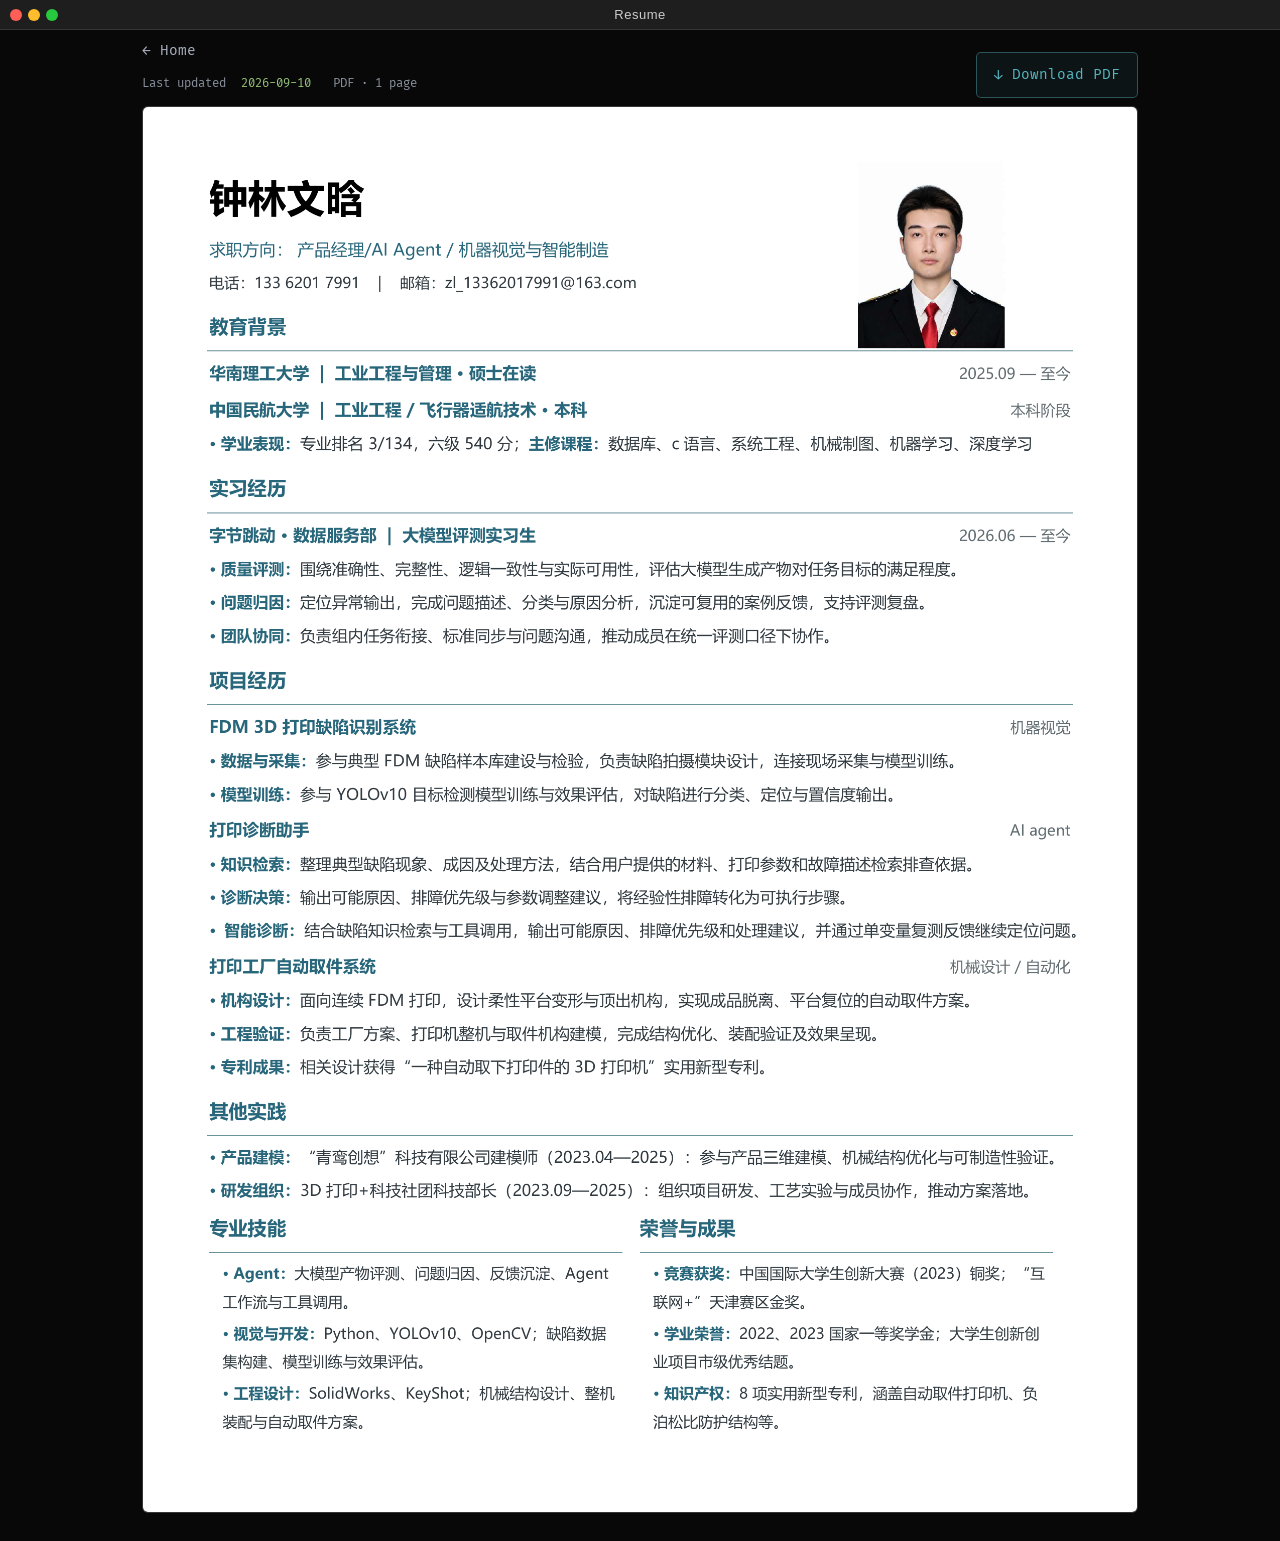
==== resume/index.html @ 6785057d "Publish homepage" ====
<!doctype html>
<html lang="en">
<head>
  <meta charset="utf-8">
  <meta name="viewport" content="width=device-width, initial-scale=1">
  <title>ZLWH / Resume</title>
  <link rel="stylesheet" href="resume.css">
</head>
<body>
  <header class="titlebar">
    <a class="window-controls" href="../index.html#about-return" aria-label="Return home" title="Return home"><span class="red"></span><span class="yellow"></span><span class="green"></span></a>
    <span>Resume</span>
  </header>
  <main>
    <nav><a class="back" href="../index.html#about-return">← Home</a></nav>
    <section class="heading" aria-label="Resume download">
      <p class="updated">Last updated <time datetime="2026-09-10">2026-09-10</time><span class="format">PDF · 1 page</span></p>
      <a class="download" href="../assets/resume.pdf" download="钟林文晗_简历.pdf">↓ Download PDF</a>
    </section>
    <figure class="document"><img src="page-1.png" alt="钟林文晗的简历，第 1 页；完整内容可通过上方 Download PDF 按钮下载阅读。" width="1273" height="1800"></figure>
  </main>
</body>
</html>
---- resume/resume.css ----
@font-face{font-family:'Fira Code';src:url('../assets/FiraCode-Regular.woff2') format('woff2');font-display:swap}
*{box-sizing:border-box}
body{margin:0;background:#080808;color:#abb2bf;font:14px/1.6 'Fira Code','Microsoft YaHei',monospace;-webkit-font-smoothing:antialiased}
a{color:inherit;text-decoration:none}a:focus-visible{outline:2px solid #56b6c2;outline-offset:5px}
.titlebar{position:sticky;top:0;height:30px;background:#1e1e1e;border-bottom:1px solid #ffffff1a;display:flex;justify-content:center;align-items:center;z-index:2;font:13px 'Segoe UI',sans-serif;color:#ccc;letter-spacing:.5px}
.window-controls{position:absolute;left:10px;display:flex;gap:6px;padding:4px 0}.window-controls span{width:12px;height:12px;border-radius:50%}.red{background:#ff5f56}.yellow{background:#ffbd2e}.green{background:#27c93f}
main{position:relative;max-width:1060px;margin:auto;padding:10px 32px 28px}nav{display:flex;margin-bottom:12px}.back:hover{color:#fff}
.heading{display:flex;align-items:flex-end;gap:24px;margin-bottom:12px}.updated{font-size:12px;margin:0;color:#8a929f}.updated time{color:#98c379;margin-left:8px}.format{margin-left:22px}
.download{position:absolute;top:22px;right:32px;display:inline-block;white-space:nowrap;border:1px solid #56b6c266;border-radius:5px;background:#56b6c212;color:#56b6c2;padding:11px 17px}.download:hover{background:#56b6c22b;border-color:#56b6c2}
.document{margin:0;border:1px solid #ffffff24;border-radius:6px;overflow:hidden;background:#161616}.document img{display:block;width:100%;height:auto;background:#fff}
@media(max-width:600px){main{padding:16px 16px 24px}nav{margin-bottom:14px}.heading{align-items:flex-start;flex-direction:column;gap:16px}.format{display:block;margin:5px 0 0}.download{position:static;width:100%;height:auto;justify-content:center;text-align:center}}
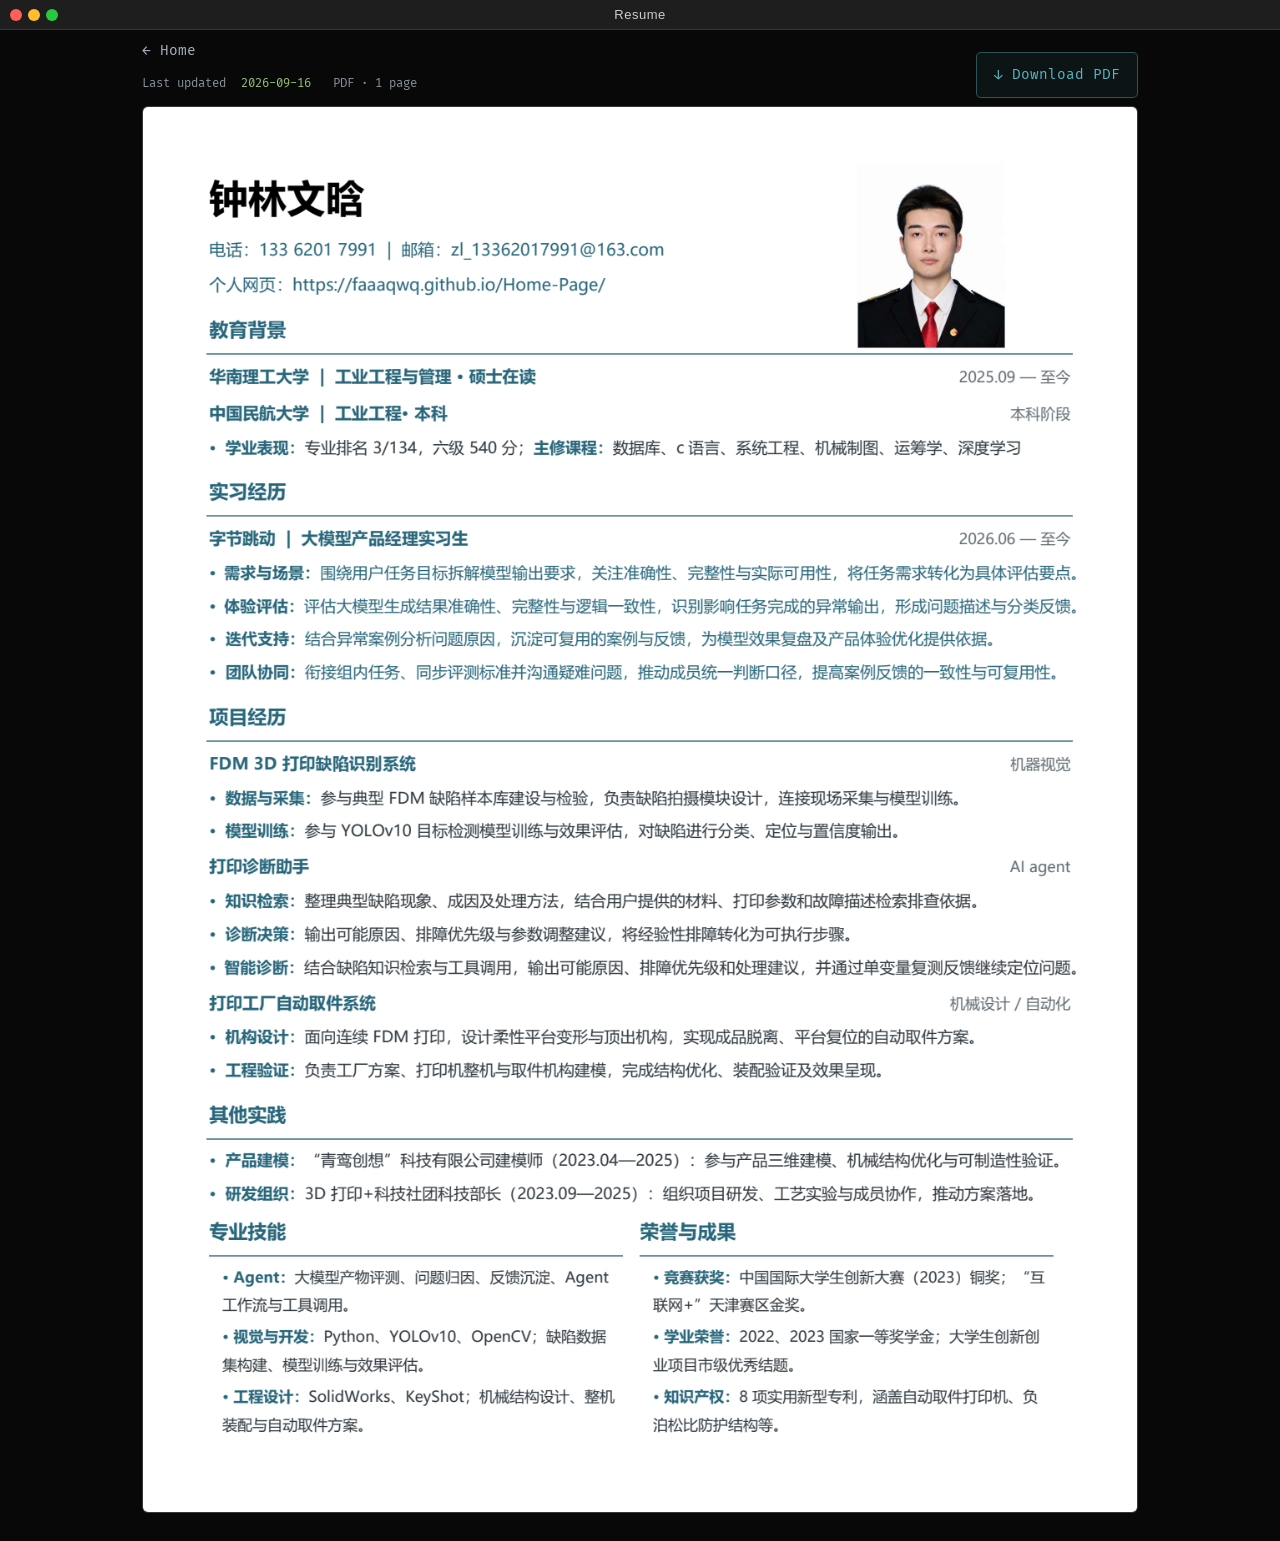
==== commit d139f41f: "update github corner visits and resume" ====
--- a/resume/index.html
+++ b/resume/index.html
@@ -14,10 +14,10 @@
   <main>
     <nav><a class="back" href="../index.html#about-return">← Home</a></nav>
     <section class="heading" aria-label="Resume download">
-      <p class="updated">Last updated <time datetime="2026-09-10">2026-09-10</time><span class="format">PDF · 1 page</span></p>
-      <a class="download" href="../assets/resume.pdf" download="钟林文晗_简历.pdf">↓ Download PDF</a>
+      <p class="updated">Last updated <time datetime="2026-09-16">2026-09-16</time><span class="format">PDF · 1 page</span></p>
+      <a class="download" href="../assets/resume.pdf" download="resume.pdf">↓ Download PDF</a>
     </section>
-    <figure class="document"><img src="page-1.png" alt="钟林文晗的简历，第 1 页；完整内容可通过上方 Download PDF 按钮下载阅读。" width="1273" height="1800"></figure>
+    <figure class="document"><a href="../assets/resume.pdf" target="_blank" rel="noopener noreferrer" aria-label="打开 resume.pdf"><img src="page-1.png" alt="钟林文晗的简历，第 1 页；完整内容可通过上方 Download PDF 按钮下载阅读。" width="1191" height="1684"></a></figure>
   </main>
 </body>
 </html>
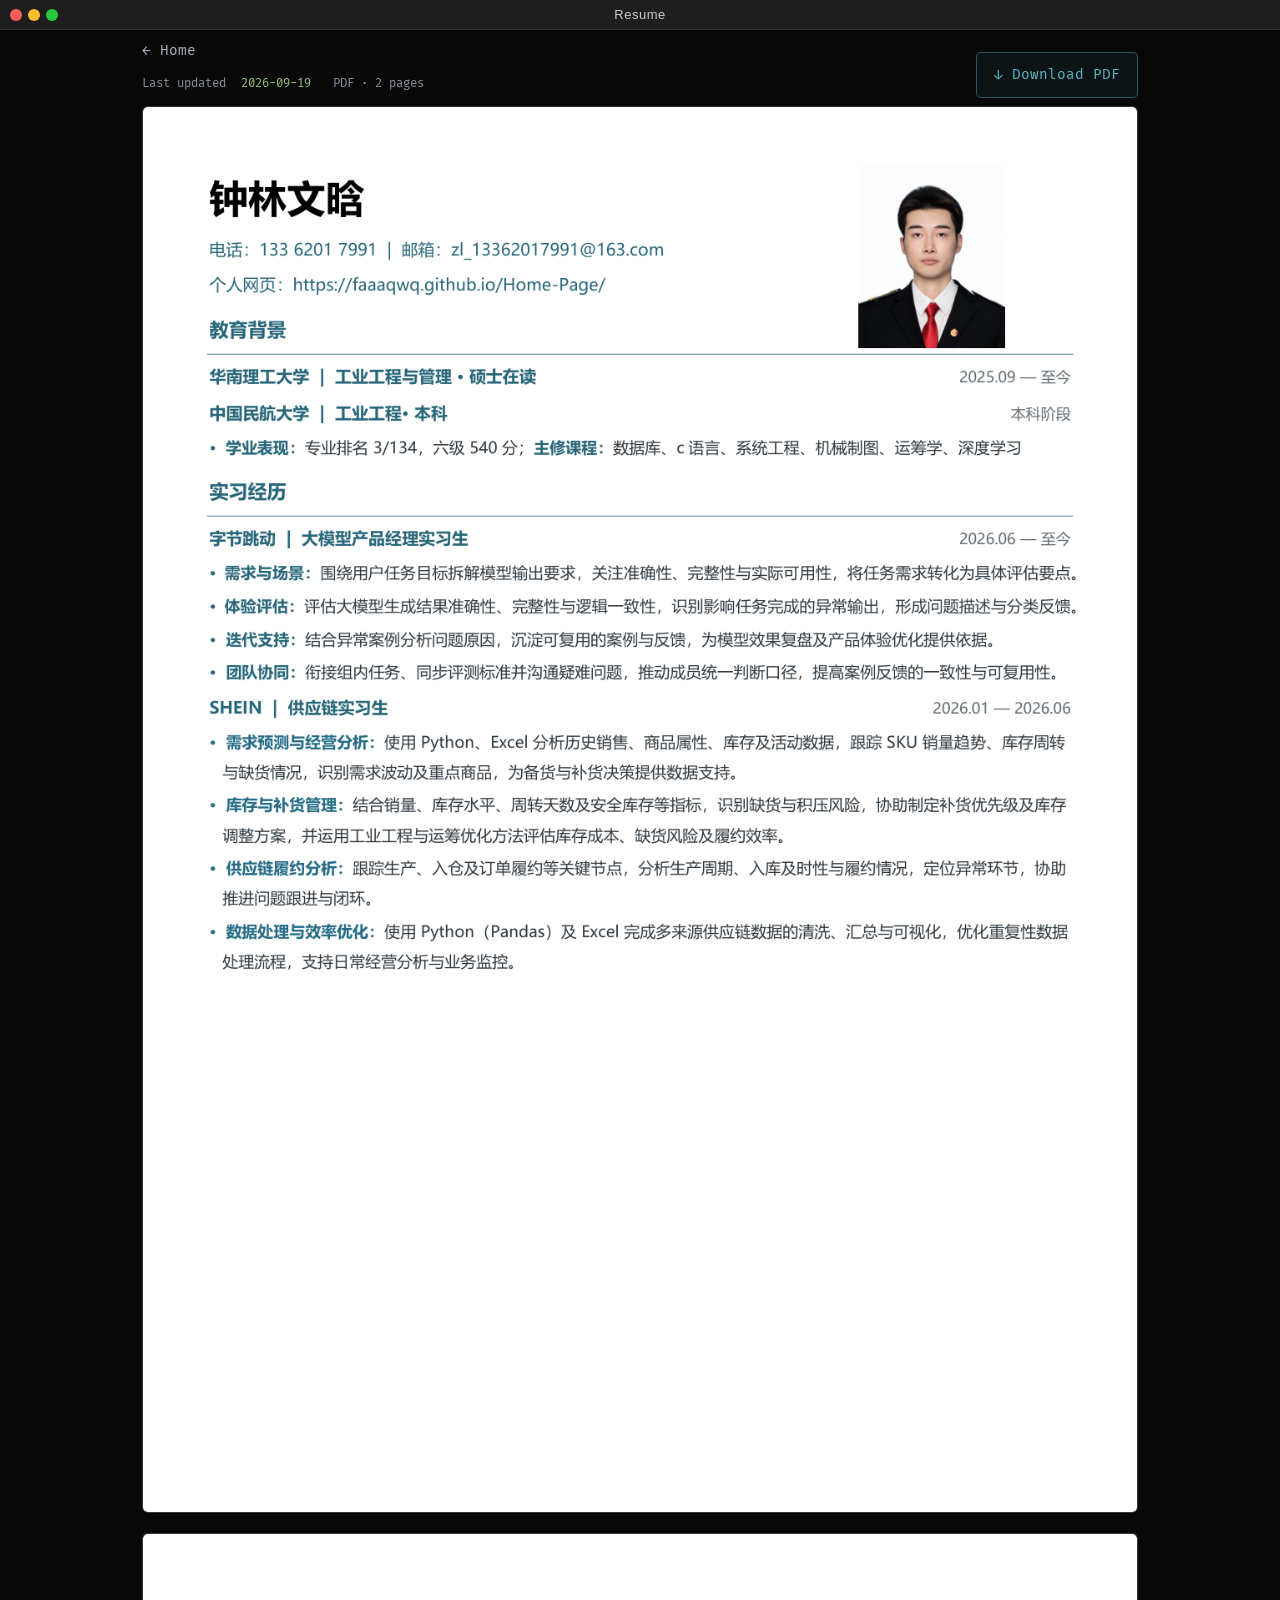
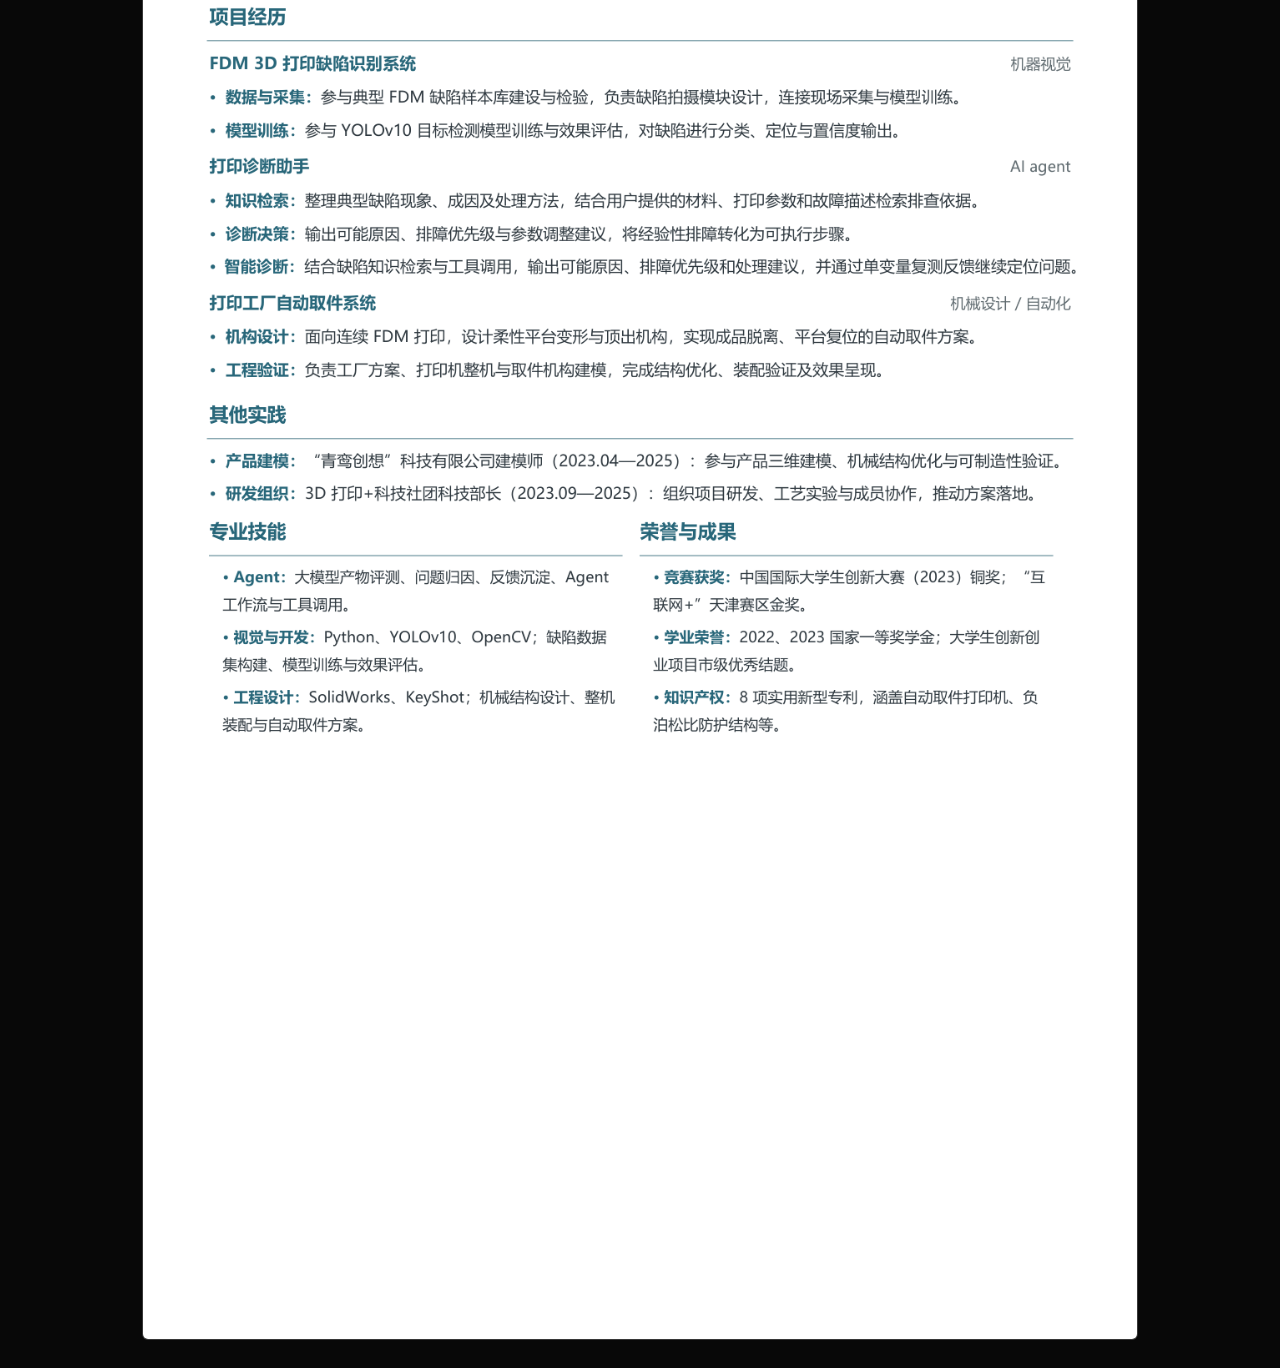
==== commit a2e48ad9: "Add files via upload" ====
--- a/resume/index.html
+++ b/resume/index.html
@@ -1,23 +1,24 @@
-<!doctype html>
-<html lang="en">
-<head>
-  <meta charset="utf-8">
-  <meta name="viewport" content="width=device-width, initial-scale=1">
-  <title>ZLWH / Resume</title>
-  <link rel="stylesheet" href="resume.css">
-</head>
-<body>
-  <header class="titlebar">
-    <a class="window-controls" href="../index.html#about-return" aria-label="Return home" title="Return home"><span class="red"></span><span class="yellow"></span><span class="green"></span></a>
-    <span>Resume</span>
-  </header>
-  <main>
-    <nav><a class="back" href="../index.html#about-return">← Home</a></nav>
-    <section class="heading" aria-label="Resume download">
-      <p class="updated">Last updated <time datetime="2026-09-16">2026-09-16</time><span class="format">PDF · 1 page</span></p>
-      <a class="download" href="../assets/resume.pdf" download="resume.pdf">↓ Download PDF</a>
-    </section>
-    <figure class="document"><a href="../assets/resume.pdf" target="_blank" rel="noopener noreferrer" aria-label="打开 resume.pdf"><img src="page-1.png" alt="钟林文晗的简历，第 1 页；完整内容可通过上方 Download PDF 按钮下载阅读。" width="1191" height="1684"></a></figure>
-  </main>
-</body>
-</html>
+<!doctype html>
+<html lang="en">
+<head>
+  <meta charset="utf-8">
+  <meta name="viewport" content="width=device-width, initial-scale=1">
+  <title>ZLWH / Resume</title>
+  <link rel="stylesheet" href="resume.css">
+</head>
+<body>
+  <header class="titlebar">
+    <a class="window-controls" href="../index.html#about-return" aria-label="Return home" title="Return home"><span class="red"></span><span class="yellow"></span><span class="green"></span></a>
+    <span>Resume</span>
+  </header>
+  <main>
+    <nav><a class="back" href="../index.html#about-return">← Home</a></nav>
+    <section class="heading" aria-label="Resume download">
+      <p class="updated">Last updated <time datetime="2026-09-19">2026-09-19</time><span class="format">PDF · 2 pages</span></p>
+      <a class="download" href="../assets/resume.pdf" download="resume.pdf">↓ Download PDF</a>
+    </section>
+    <figure class="document"><a href="../assets/resume.pdf" target="_blank" rel="noopener noreferrer" aria-label="打开 resume.pdf"><img src="page-1.png" alt="钟林文晗的简历，第 1 页；完整内容可通过上方 Download PDF 按钮下载阅读。" width="1191" height="1684"></a></figure>
+    <figure class="document"><a href="../assets/resume.pdf" target="_blank" rel="noopener noreferrer" aria-label="打开 resume.pdf"><img src="page-2.png" alt="钟林文晗的简历，第 2 页；完整内容可通过上方 Download PDF 按钮下载阅读。" width="1191" height="1684"></a></figure>
+  </main>
+</body>
+</html>
--- a/resume/resume.css
+++ b/resume/resume.css
@@ -1,11 +1,13 @@
-@font-face{font-family:'Fira Code';src:url('../assets/FiraCode-Regular.woff2') format('woff2');font-display:swap}
-*{box-sizing:border-box}
-body{margin:0;background:#080808;color:#abb2bf;font:14px/1.6 'Fira Code','Microsoft YaHei',monospace;-webkit-font-smoothing:antialiased}
-a{color:inherit;text-decoration:none}a:focus-visible{outline:2px solid #56b6c2;outline-offset:5px}
-.titlebar{position:sticky;top:0;height:30px;background:#1e1e1e;border-bottom:1px solid #ffffff1a;display:flex;justify-content:center;align-items:center;z-index:2;font:13px 'Segoe UI',sans-serif;color:#ccc;letter-spacing:.5px}
-.window-controls{position:absolute;left:10px;display:flex;gap:6px;padding:4px 0}.window-controls span{width:12px;height:12px;border-radius:50%}.red{background:#ff5f56}.yellow{background:#ffbd2e}.green{background:#27c93f}
-main{position:relative;max-width:1060px;margin:auto;padding:10px 32px 28px}nav{display:flex;margin-bottom:12px}.back:hover{color:#fff}
-.heading{display:flex;align-items:flex-end;gap:24px;margin-bottom:12px}.updated{font-size:12px;margin:0;color:#8a929f}.updated time{color:#98c379;margin-left:8px}.format{margin-left:22px}
-.download{position:absolute;top:22px;right:32px;display:inline-block;white-space:nowrap;border:1px solid #56b6c266;border-radius:5px;background:#56b6c212;color:#56b6c2;padding:11px 17px}.download:hover{background:#56b6c22b;border-color:#56b6c2}
-.document{margin:0;border:1px solid #ffffff24;border-radius:6px;overflow:hidden;background:#161616}.document img{display:block;width:100%;height:auto;background:#fff}
-@media(max-width:600px){main{padding:16px 16px 24px}nav{margin-bottom:14px}.heading{align-items:flex-start;flex-direction:column;gap:16px}.format{display:block;margin:5px 0 0}.download{position:static;width:100%;height:auto;justify-content:center;text-align:center}}
+@font-face{font-family:'Fira Code';src:url('../assets/FiraCode-Regular.woff2') format('woff2');font-display:swap}
+*{box-sizing:border-box}
+body{margin:0;background:#080808;color:#abb2bf;font:14px/1.6 'Fira Code','Microsoft YaHei',monospace;-webkit-font-smoothing:antialiased}
+a{color:inherit;text-decoration:none}a:focus-visible{outline:2px solid #56b6c2;outline-offset:5px}
+.titlebar{position:sticky;top:0;height:30px;background:#1e1e1e;border-bottom:1px solid #ffffff1a;display:flex;justify-content:center;align-items:center;z-index:2;font:13px 'Segoe UI',sans-serif;color:#ccc;letter-spacing:.5px}
+.window-controls{position:absolute;left:10px;display:flex;gap:6px;padding:4px 0}.window-controls span{width:12px;height:12px;border-radius:50%}.red{background:#ff5f56}.yellow{background:#ffbd2e}.green{background:#27c93f}
+main{position:relative;max-width:1060px;margin:auto;padding:10px 32px 28px}nav{display:flex;margin-bottom:12px}.back:hover{color:#fff}
+.heading{display:flex;align-items:flex-end;gap:24px;margin-bottom:12px}.updated{font-size:12px;margin:0;color:#8a929f}.updated time{color:#98c379;margin-left:8px}.format{margin-left:22px}
+.download{position:absolute;top:22px;right:32px;display:inline-block;white-space:nowrap;border:1px solid #56b6c266;border-radius:5px;background:#56b6c212;color:#56b6c2;padding:11px 17px}.download:hover{background:#56b6c22b;border-color:#56b6c2}
+.document{margin:0;border:1px solid #ffffff24;border-radius:6px;overflow:hidden;background:#161616}.document img{display:block;width:100%;height:auto;background:#fff}
+@media(max-width:600px){main{padding:16px 16px 24px}nav{margin-bottom:14px}.heading{align-items:flex-start;flex-direction:column;gap:16px}.format{display:block;margin:5px 0 0}.download{position:static;width:100%;height:auto;justify-content:center;text-align:center}}
+
+.document + .document{margin-top:20px}
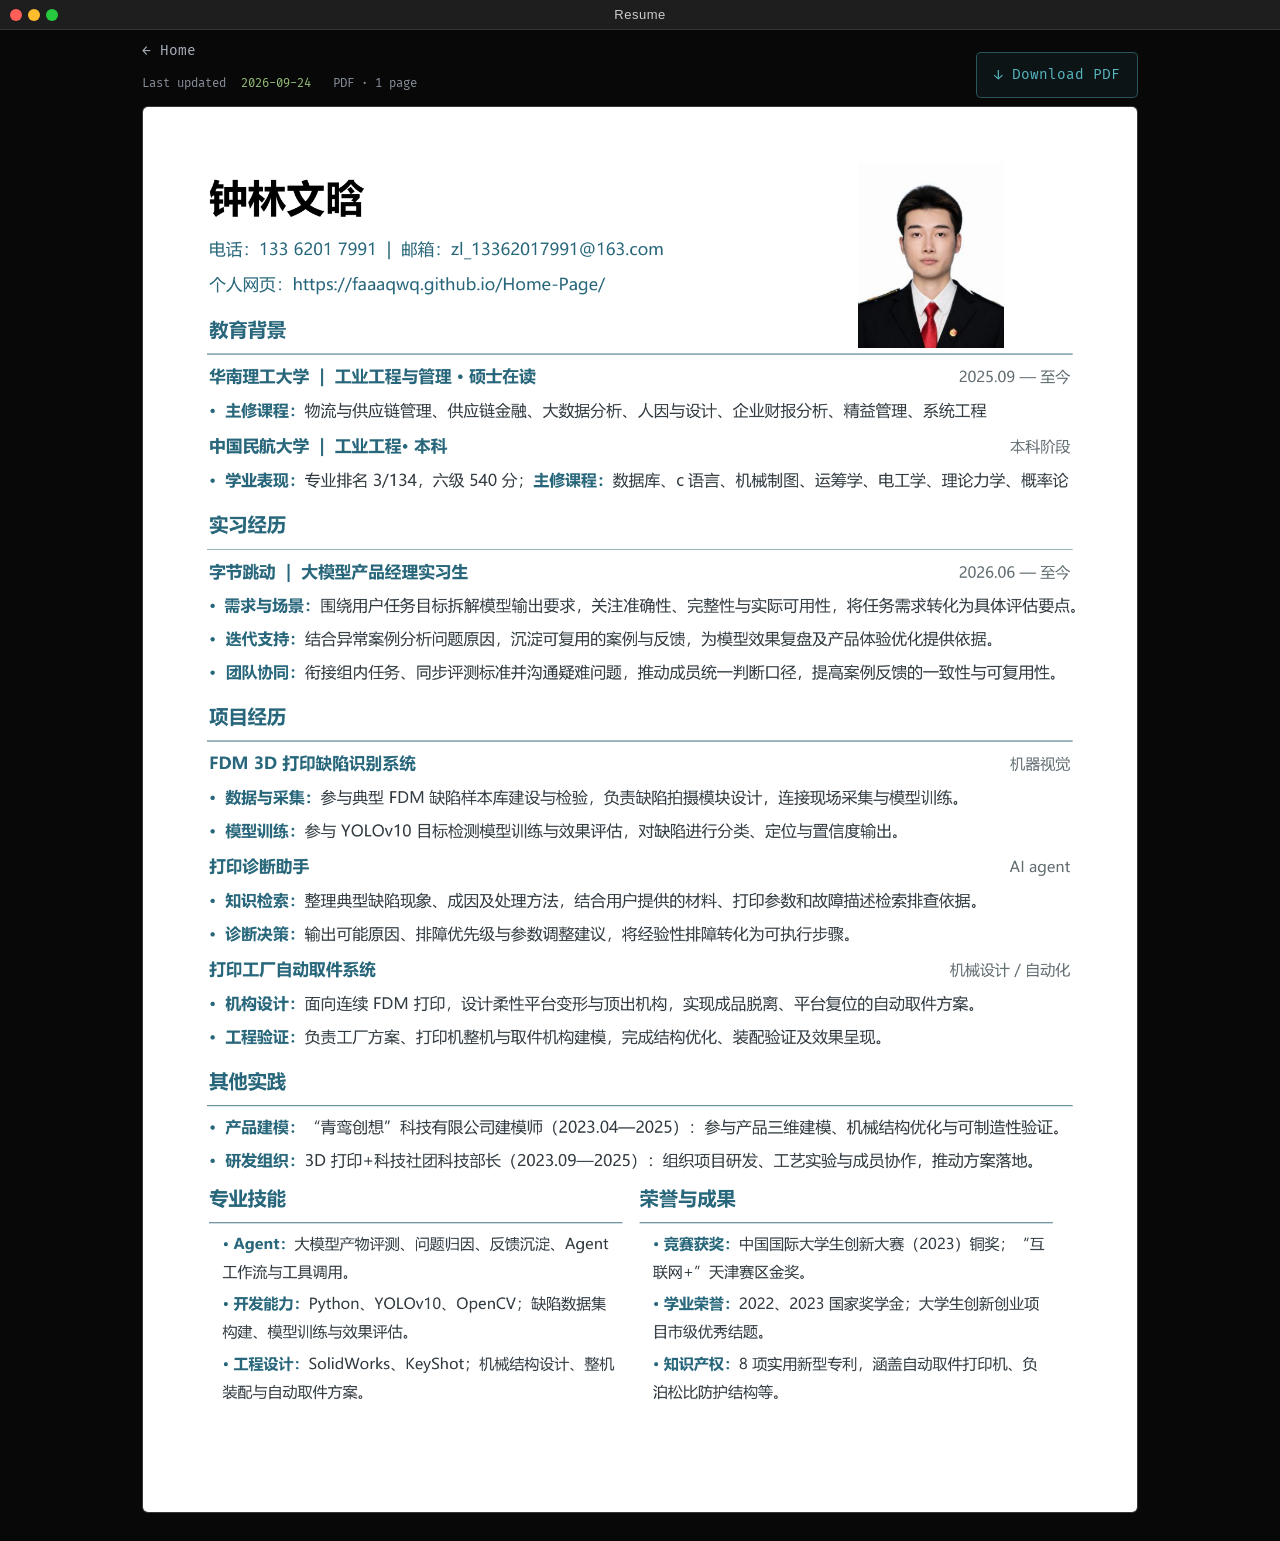
==== commit 6c0b18cb: "Add files via upload" ====
--- a/resume/index.html
+++ b/resume/index.html
@@ -14,11 +14,10 @@
   <main>
     <nav><a class="back" href="../index.html#about-return">← Home</a></nav>
     <section class="heading" aria-label="Resume download">
-      <p class="updated">Last updated <time datetime="2026-09-19">2026-09-19</time><span class="format">PDF · 2 pages</span></p>
+      <p class="updated">Last updated <time datetime="2026-09-24">2026-09-24</time><span class="format">PDF · 1 page</span></p>
       <a class="download" href="../assets/resume.pdf" download="resume.pdf">↓ Download PDF</a>
     </section>
-    <figure class="document"><a href="../assets/resume.pdf" target="_blank" rel="noopener noreferrer" aria-label="打开 resume.pdf"><img src="page-1.png" alt="钟林文晗的简历，第 1 页；完整内容可通过上方 Download PDF 按钮下载阅读。" width="1191" height="1684"></a></figure>
-    <figure class="document"><a href="../assets/resume.pdf" target="_blank" rel="noopener noreferrer" aria-label="打开 resume.pdf"><img src="page-2.png" alt="钟林文晗的简历，第 2 页；完整内容可通过上方 Download PDF 按钮下载阅读。" width="1191" height="1684"></a></figure>
+    <figure class="document"><a href="../assets/resume.pdf" target="_blank" rel="noopener noreferrer" aria-label="打开 resume.pdf"><img src="page-1.png" alt="钟林文晗的简历，第 1 页；完整内容可通过上方 Download PDF 按钮下载阅读。" width="1698" height="2400"></a></figure>
   </main>
 </body>
 </html>
